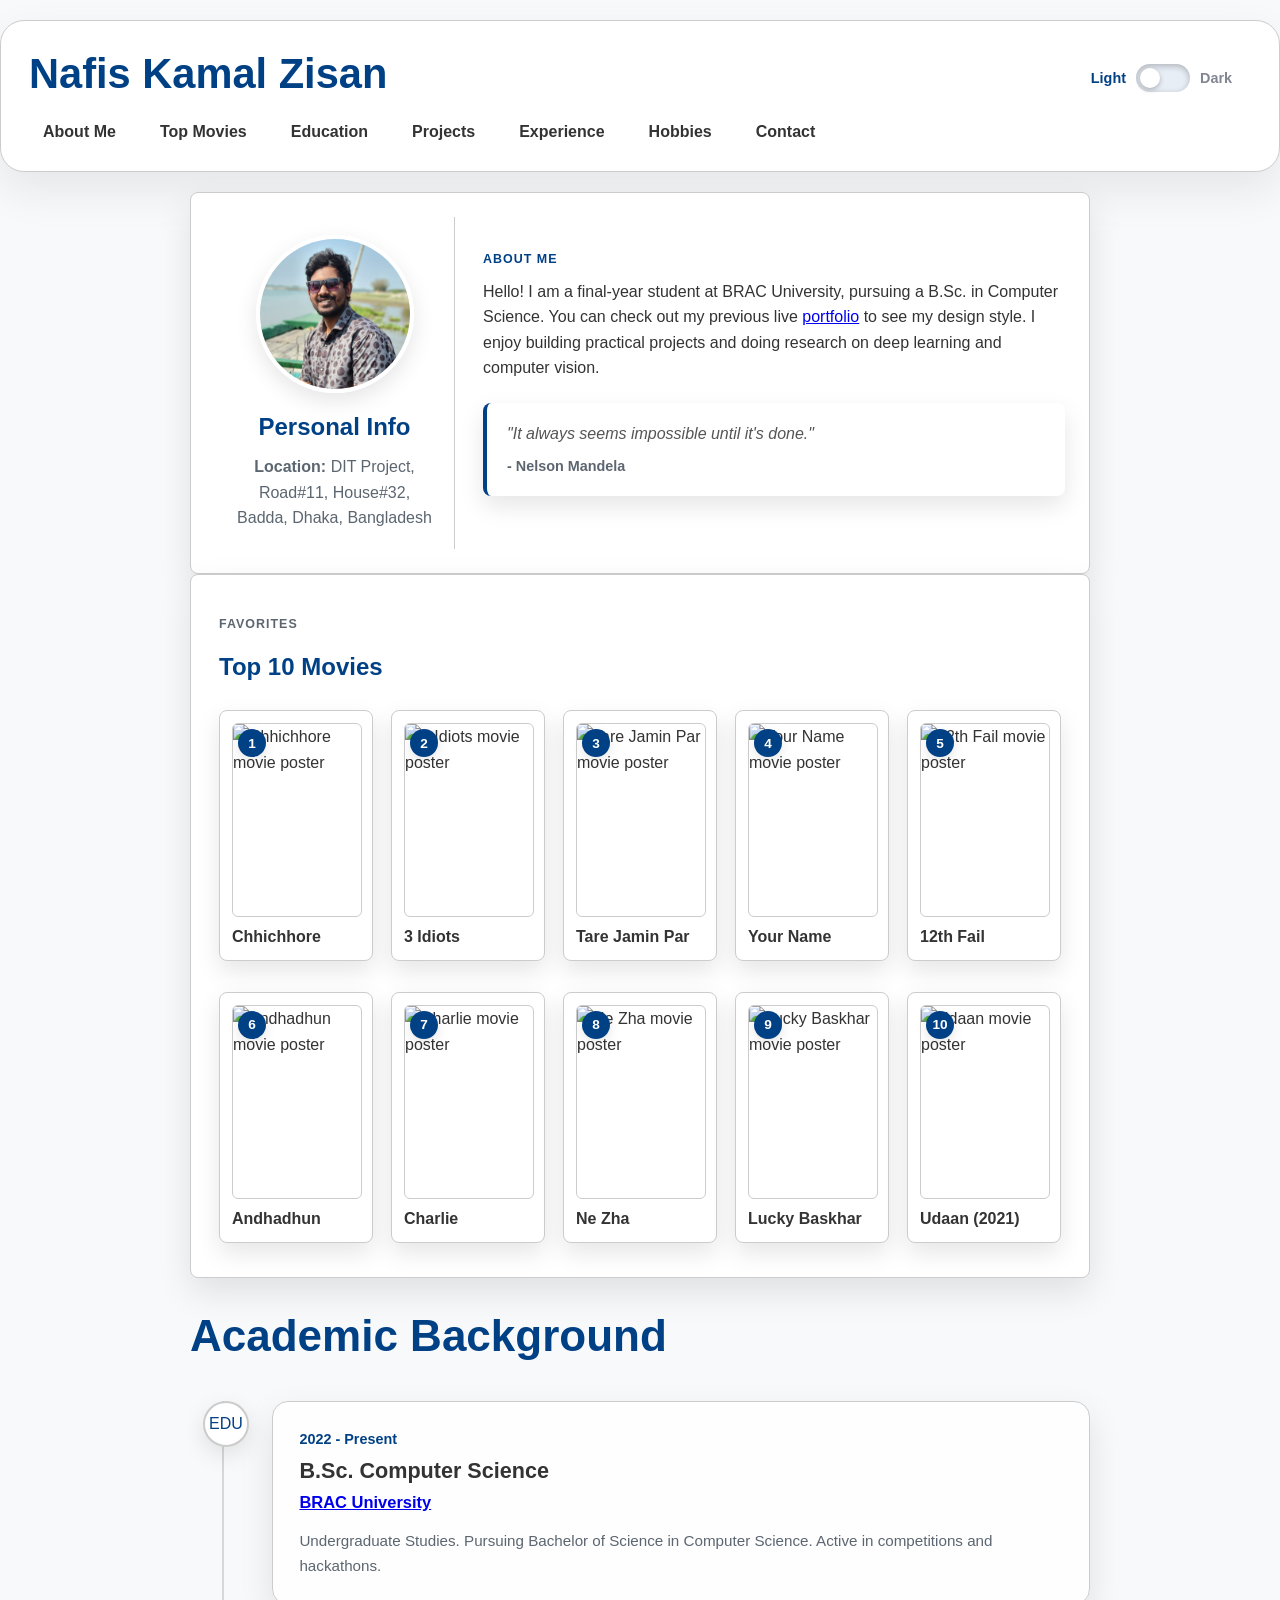
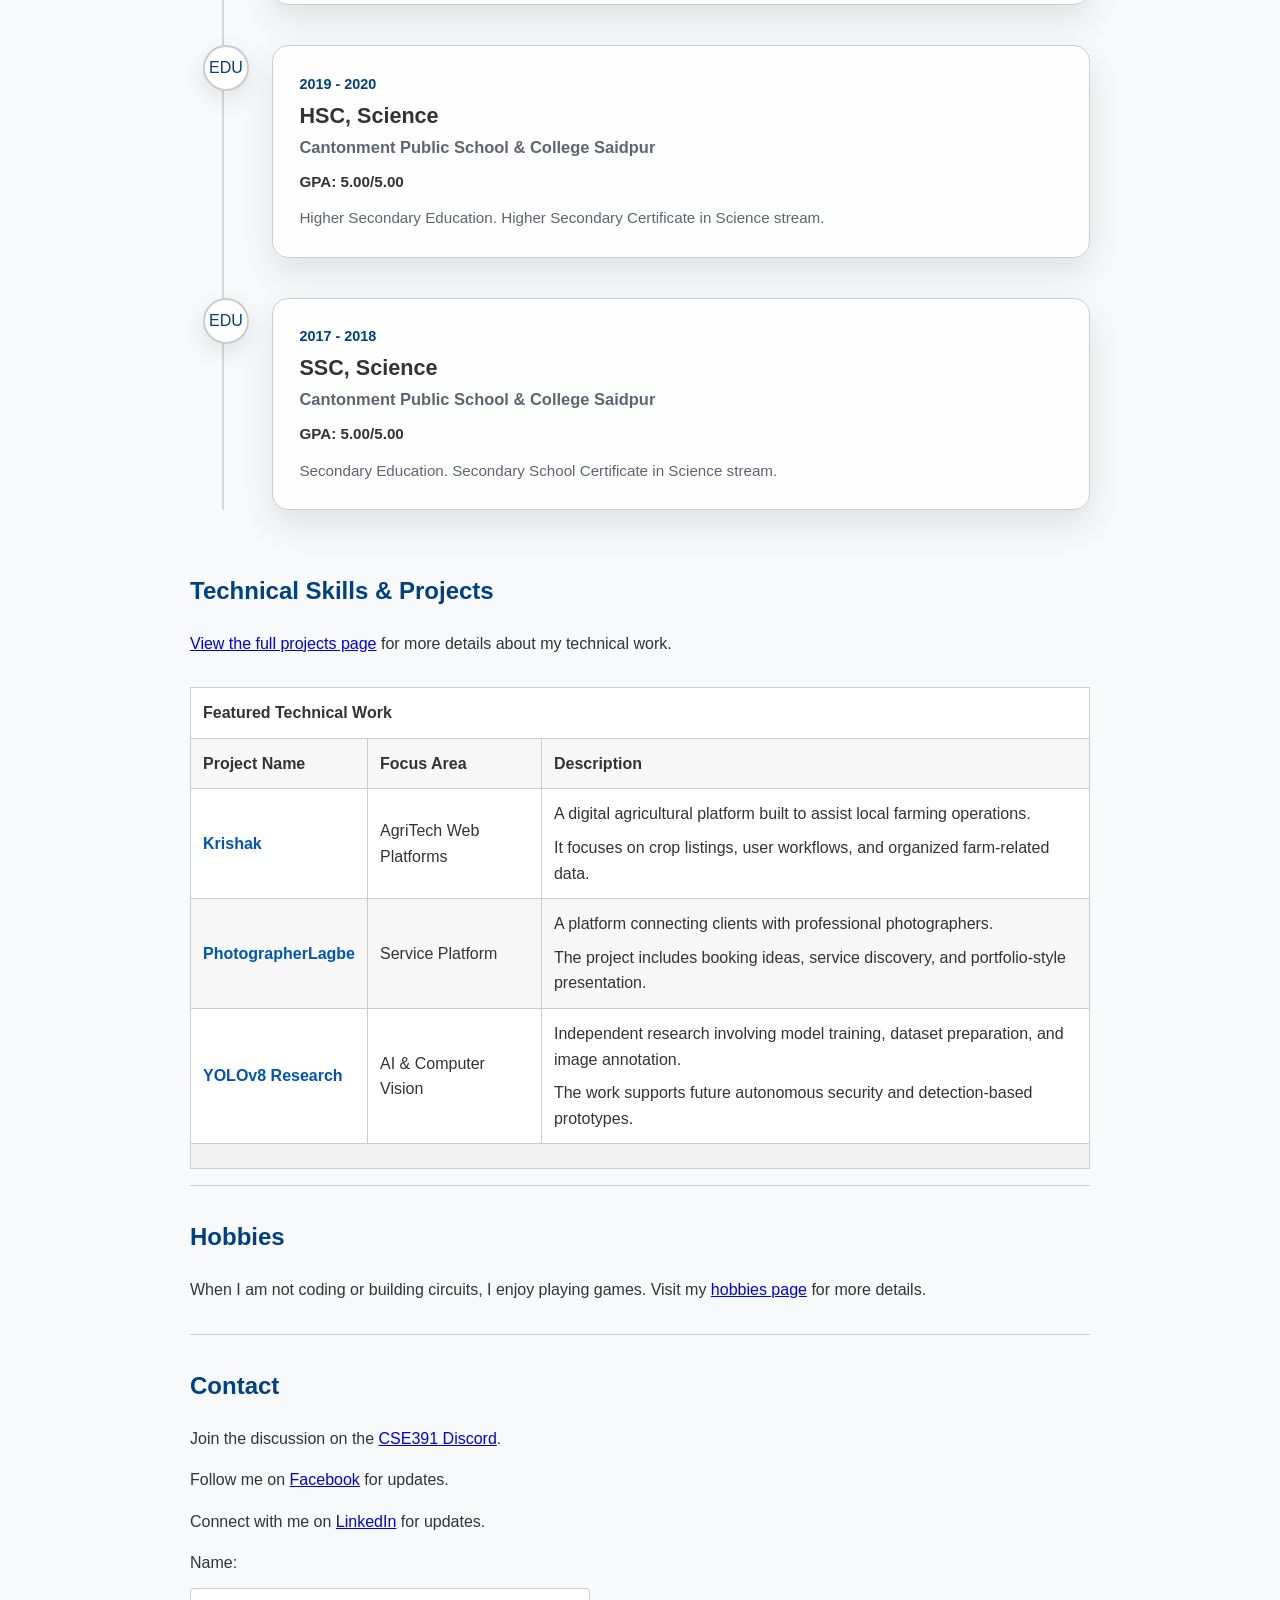
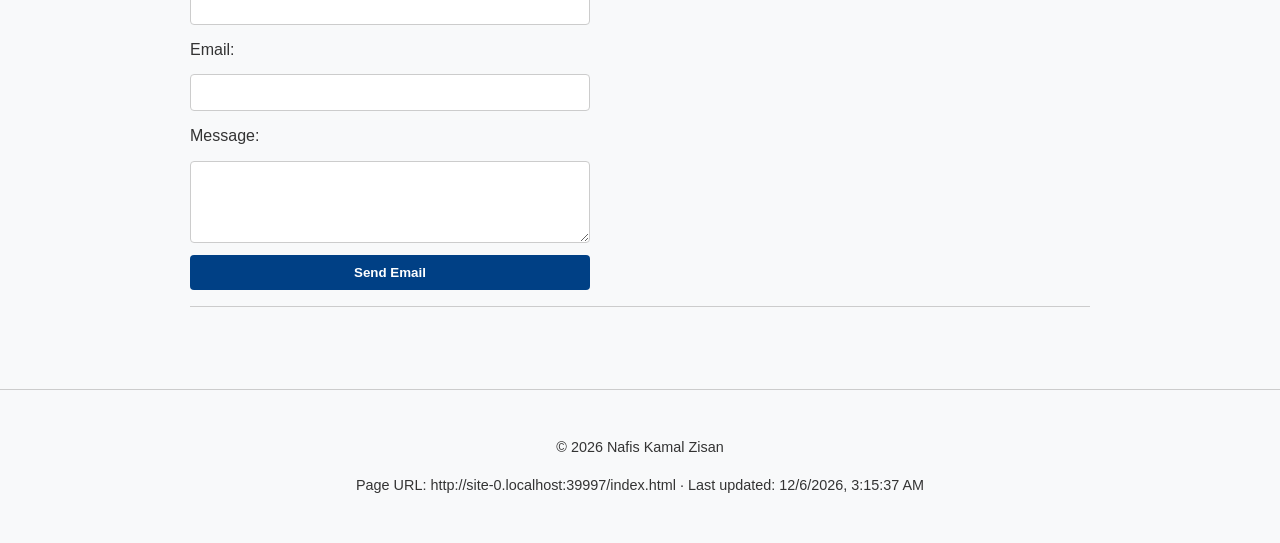
==== index.html @ 67c447f5 "Initial commit for GitHub deployment" ====
<!DOCTYPE html>
<html lang="en">
<head>
    <meta charset="UTF-8">
    <meta name="viewport" content="width=device-width, initial-scale=1.0">
    <title>Nafis Kamal Zisan | Portfolio</title>
    <link rel="stylesheet" href="style.css">
    
    <style>
        .highlight-text { 
            color: #0056b3; 
            font-weight: bold; 
        }
        .dark-mode .highlight-text {
            color: #4da6ff;
        }
    </style>
</head>
<body>
    <div class="site-header">
        <h1 class="site-title">Nafis Kamal Zisan</h1>
        <button id="theme-toggle" class="theme-toggle" type="button">
            <span class="theme-toggle__label theme-toggle__label--light">Light</span>
            <span class="theme-toggle__track">
                <span class="theme-toggle__thumb"></span>
            </span>
            <span class="theme-toggle__label theme-toggle__label--dark">Dark</span>
        </button>
        <div class="site-nav">
            <ul>
                <li><a href="#about-me">About Me</a></li>
                <li><a href="#top-movies">Top Movies</a></li>
                <li><a href="#education">Education</a></li>
                <li><a href="projects.html">Projects</a></li>
                <li><a href="experience.html">Experience</a></li>
                <li><a href="hobbies.html">Hobbies</a></li>
                <li><a href="#contact">Contact</a></li>
            </ul>
        </div>
    </div>

    <main class="site-main">
        <div class="section intro-section">
            <div id="personal-info" class="profile-panel">
                <img src="profile.JPG" alt="Nafis Kamal Zisan" class="profile-img">
                <h2>Personal Info</h2>
                <p><strong>Location:</strong> DIT Project, Road#11, House#32, Badda, Dhaka, Bangladesh</p>
            </div>

            <div id="about-me" class="about-panel">
                <h2 class="section-kicker">About Me</h2>
                <p>
                    Hello! I am a final-year student at BRAC University, pursuing a B.Sc. in Computer Science. You can check out my previous live 
                    <a href="https://portfolio-site-xi-red.vercel.app/">portfolio</a> to see my design style. 
                    I enjoy building practical projects and doing research on deep learning and computer vision.
                </p>
                <blockquote class="favorite-quote">
                <p>"It always seems impossible until it's done."</p>
                <cite>- Nelson Mandela</cite>
            </blockquote>
            </div>
        </div>

        <div id="top-movies" class="section favorites-section">
            <p class="section-kicker">Favorites</p>
            <h2>Top 10 Movies</h2>
            <ol class="favorites-list movie-list">
                <li class="movie-card">
                    <img src="https://upload.wikimedia.org/wikipedia/en/thumb/3/3d/Chhichhore_Poster.jpg/250px-Chhichhore_Poster.jpg" alt="Chhichhore movie poster">
                    <span>Chhichhore</span>
                </li>
                <li class="movie-card">
                    <img src="https://upload.wikimedia.org/wikipedia/en/thumb/d/df/3_idiots_poster.jpg/250px-3_idiots_poster.jpg" alt="3 Idiots movie poster">
                    <span>3 Idiots</span>
                </li>
                <li class="movie-card">
                    <img src="https://upload.wikimedia.org/wikipedia/en/thumb/b/b4/Taare_Zameen_Par_Like_Stars_on_Earth_poster.png/250px-Taare_Zameen_Par_Like_Stars_on_Earth_poster.png" alt="Tare Jamin Par movie poster">
                    <span>Tare Jamin Par</span>
                </li>
                <li class="movie-card">
                    <img src="https://upload.wikimedia.org/wikipedia/en/thumb/0/0b/Your_Name_poster.png/250px-Your_Name_poster.png" alt="Your Name movie poster">
                    <span>Your Name</span>
                </li>
                <li class="movie-card">
                    <img src="https://upload.wikimedia.org/wikipedia/hi/f/f2/12th_Fail_poster.jpeg" alt="12th Fail movie poster">
                    <span>12th Fail</span>
                </li>
                <li class="movie-card">
                    <img src="https://upload.wikimedia.org/wikipedia/en/thumb/4/47/Andhadhun_poster.jpg/250px-Andhadhun_poster.jpg" alt="Andhadhun movie poster">
                    <span>Andhadhun</span>
                </li>
                <li class="movie-card">
                    <img src="https://upload.wikimedia.org/wikipedia/en/thumb/4/4e/Charlie_2015-Malayalam_film_poster.jpg/250px-Charlie_2015-Malayalam_film_poster.jpg" alt="Charlie movie poster">
                    <span>Charlie</span>
                </li>
                <li class="movie-card">
                    <img src="https://upload.wikimedia.org/wikipedia/en/thumb/a/a2/Nezha_film_poster.jpg/250px-Nezha_film_poster.jpg" alt="Ne Zha movie poster">
                    <span>Ne Zha</span>
                </li>
                <li class="movie-card">
                    <img src="https://upload.wikimedia.org/wikipedia/en/thumb/6/6c/Lucky_Baskhar_film_poster.jpg/250px-Lucky_Baskhar_film_poster.jpg" alt="Lucky Baskhar movie poster">
                    <span>Lucky Baskhar</span>
                </li>
                <li class="movie-card">
                    <img src="https://upload.wikimedia.org/wikipedia/en/thumb/6/61/Soorarai_Pottru.JPG/250px-Soorarai_Pottru.JPG" alt="Udaan movie poster">
                    <span>Udaan (2021)</span>
                </li>
            </ol>
        </div>

        <div id="education" class="section education-section">
            <h2 class="education-title">Academic Background</h2>
            <div class="education-timeline">
                <div class="education-item">
                    <div class="education-icon">EDU</div>
                    <div class="education-card">
                        <span class="edu-period">2022 - Present</span>
                        <h3 class="edu-degree">B.Sc. Computer Science</h3>
                        <div class="edu-institution">
                            <a href="https://www.bracu.ac.bd/">BRAC University</a>
                        </div>
                        <p class="edu-desc">Undergraduate Studies. Pursuing Bachelor of Science in Computer Science. Active in competitions and hackathons.</p>
                    </div>
                </div>

                <div class="education-item">
                    <div class="education-icon">EDU</div>
                    <div class="education-card">
                        <span class="edu-period">2019 - 2020</span>
                        <h3 class="edu-degree">HSC, Science</h3>
                        <div class="edu-institution">Cantonment Public School &amp; College Saidpur</div>
                        <div class="edu-result">GPA: 5.00/5.00</div>
                        <p class="edu-desc">Higher Secondary Education. Higher Secondary Certificate in Science stream.</p>
                    </div>
                </div>

                <div class="education-item">
                    <div class="education-icon">EDU</div>
                    <div class="education-card">
                        <span class="edu-period">2017 - 2018</span>
                        <h3 class="edu-degree">SSC, Science</h3>
                        <div class="edu-institution">Cantonment Public School &amp; College Saidpur</div>
                        <div class="edu-result">GPA: 5.00/5.00</div>
                        <p class="edu-desc">Secondary Education. Secondary School Certificate in Science stream.</p>
                    </div>
                </div>
            </div>
        </div>

        <section id="projects">
            <h2>Technical Skills & Projects</h2>
            <p><a href="projects.html">View the full projects page</a> for more details about my technical work.</p>
            <div class="table-responsive">
                <table>
                    <thead>
                        <tr>
                            <th colspan="3">Featured Technical Work</th>
                        </tr>
                        <tr>
                            <th>Project Name</th>
                            <th>Focus Area</th>
                            <th>Description</th>
                        </tr>
                    </thead>
                    <tbody>
                        <tr>
                            <td class="highlight-text">Krishak</td>
                            <td rowspan="1">AgriTech Web Platforms</td>
                            <td>
                                <p>A digital agricultural platform built to assist local farming operations.</p>
                                <p>It focuses on crop listings, user workflows, and organized farm-related data.</p>
                            </td>
                        </tr>
                        <tr>
                            <td class="highlight-text">PhotographerLagbe</td>
                            <td rowspan="1">Service Platform</td>
                            <td>
                                <p>A platform connecting clients with professional photographers.</p>
                                <p>The project includes booking ideas, service discovery, and portfolio-style presentation.</p>
                            </td>
                        </tr>
                        <tr>
                            <td class="highlight-text">YOLOv8 Research</td>
                            <td>AI & Computer Vision</td>
                            <td>
                                <p>Independent research involving model training, dataset preparation, and image annotation.</p>
                                <p>The work supports future autonomous security and detection-based prototypes.</p>
                            </td>
                        </tr>
                        <tr>
                            <td colspan="3" class="merged-row">
                            </td>
                        </tr>
                    </tbody>
                </table>
            </div>
        </section>

        <section id="hobbies">
            <h2>Hobbies</h2>
            <p>When I am not coding or building circuits, I enjoy playing games. Visit my <a href="hobbies.html">hobbies page</a> for more details.</p>
            
        </section>

        <section id="contact">
            <h2>Contact</h2>
            <p>Join the discussion on the <a href="https://discord.gg/" target="_blank">CSE391 Discord</a>.</p>
            <p>Follow me on <a href="https://www.facebook.com/nafis.kamal.zisan.2025" target="_blank">Facebook</a> for updates.</p>
            <p>Connect with me on <a href="https://www.linkedin.com/in/nafis-kamal-zisan-048558300/" target="_blank">LinkedIn</a> for updates.</p>
            <form action="https://formspree.io/f/xeebkopj" method="POST">
                <label for="name">Name:</label>
                <input type="text" id="name" name="name" required>
                
                <label for="email">Email:</label>
                <input type="email" id="email" name="email" required>
                
                <label for="msg">Message:</label>
                <textarea id="msg" name="msg" rows="4" required></textarea>
                
                <button type="submit" class="btn">Send Email</button>
            </form>
            </section>
    </main>

    <footer>
        <p>&copy; 2026 Nafis Kamal Zisan</p>
        <p id="page-info"></p>
    </footer>

    <script>
        const themeToggle = document.getElementById('theme-toggle');
        const savedTheme = localStorage.getItem('theme');
        const prefersDark = window.matchMedia('(prefers-color-scheme: dark)').matches;
        const pageInfo = document.getElementById('page-info');

        function setTheme(theme) {
            const isDark = theme === 'dark';

            document.body.classList.toggle('dark-mode', isDark);
            document.body.classList.toggle('light-mode', !isDark);
            themeToggle.setAttribute('aria-pressed', String(isDark));
            themeToggle.setAttribute('aria-label', isDark ? 'Switch to light mode' : 'Switch to dark mode');
            localStorage.setItem('theme', theme);
        }

        function updatePageInfo() {
            const pageUrl = window.location.href;
            const modifiedDate = document.lastModified ? new Date(document.lastModified) : null;
            const formattedDate = modifiedDate ? modifiedDate.toLocaleString() : 'Unknown';

            pageInfo.textContent = `Page URL: ${pageUrl} · Last updated: ${formattedDate}`;
        }

        setTheme(savedTheme || (prefersDark ? 'dark' : 'light'));
        updatePageInfo();

        themeToggle.addEventListener('click', () => {
            const nextTheme = document.body.classList.contains('dark-mode') ? 'light' : 'dark';
            setTheme(nextTheme);
        });
    </script>
</body>
</html>
---- style.css ----
/* Variables for Light and Dark Mode */
:root {
    --bg-color: #f8f9fa;
    --text-color: #333333;
    --primary-color: #004085;
    --table-bg: #ffffff;
    --table-border: #cccccc;
    --surface-color: #ffffff;
    --surface-shadow: rgba(0, 0, 0, 0.1);
    --muted-text: #5c6670;
    --toggle-bg: #e8eef6;
    --toggle-thumb: #ffffff;
    --toggle-text: #1f2937;
    --toggle-label-muted: #6b7280;
    --toggle-active: #004085;
}

body.dark-mode {
    --bg-color: #121212;
    --text-color: #e0e0e0;
    --primary-color: #0056b3;
    --table-bg: #1e1e1e;
    --table-border: #444444;
    --surface-color: #1a1f27;
    --surface-shadow: rgba(0, 0, 0, 0.35);
    --muted-text: #b4beca;
    --toggle-bg: #17243a;
    --toggle-thumb: #e0e7ff;
    --toggle-text: #ffffff;
    --toggle-active: #8ec5ff;
}

/* Base Styles */
body {
    font-family: Arial, sans-serif;
    background-color: var(--bg-color);
    color: var(--text-color);
    line-height: 1.6;
    margin: 0;
    padding: 0;
    transition: background-color 0.3s ease, color 0.3s ease;
}

h2,
.section-kicker,
.profile-panel h2,
.about-panel h2,
.favorites-section h2,
.education-title {
    color: var(--primary-color);
}

.site-header {
    display: flex;
    flex-wrap: wrap;
    align-items: center;
    justify-content: space-between;
    gap: 18px;
    padding: 26px 28px;
    margin: 20px 0;
    background-color: var(--surface-color);
    border: 1px solid var(--table-border);
    border-radius: 24px;
    box-shadow: 0 18px 45px rgba(0, 0, 0, 0.08);
}

.site-title {
    margin: 0;
    font-size: clamp(2rem, 4vw, 2.6rem);
    line-height: 1.05;
    color: var(--primary-color);
}

.site-nav {
    flex: 1 1 100%;
}

.site-nav ul {
    display: flex;
    flex-wrap: wrap;
    gap: 10px 16px;
    justify-content: flex-start;
    margin: 0;
    padding: 0;
    list-style: none;
}

.site-nav li {
    margin: 0;
}

.site-nav a {
    color: var(--text-color);
    text-decoration: none;
    font-weight: 600;
    padding: 10px 14px;
    border-radius: 999px;
    transition: background-color 0.2s ease, color 0.2s ease, transform 0.2s ease;
}

.site-nav a:hover,
.site-nav a:focus-visible {
    background-color: color-mix(in srgb, var(--primary-color) 12%, var(--surface-color));
    color: var(--primary-color);
    transform: translateY(-1px);
}

.theme-toggle {
    display: inline-flex;
    align-items: center;
    gap: 10px;
    margin-top: 8px;
    padding: 8px 12px;
    border: 1px solid rgba(255, 255, 255, 0.35);
    border-radius: 999px;
    background-color: rgba(255, 255, 255, 0.12);
    color: var(--toggle-text);
    cursor: pointer;
    font-weight: bold;
    transition: background-color 0.2s ease, border-color 0.2s ease, transform 0.2s ease;
}

.theme-toggle:hover {
    background-color: rgba(255, 255, 255, 0.2);
    transform: translateY(-1px);
}

.theme-toggle:focus-visible {
    outline: 3px solid rgba(255, 255, 255, 0.8);
    outline-offset: 3px;
}

.theme-toggle__label {
    min-width: 38px;
    font-size: 0.9rem;
    opacity: 0.8;
    color: var(--toggle-label-muted);
    transition: opacity 0.2s ease, color 0.2s ease;
}

.theme-toggle__label--light {
    text-align: right;
}

.theme-toggle__label--dark {
    text-align: left;
}

.light-mode .theme-toggle__label--light,
.dark-mode .theme-toggle__label--dark {
    color: var(--toggle-active);
    opacity: 1;
}

.light-mode .theme-toggle__label--dark,
.dark-mode .theme-toggle__label--light {
    color: var(--toggle-label-muted);
    opacity: 0.85;
}

.theme-toggle__track {
    position: relative;
    width: 54px;
    height: 28px;
    border-radius: 999px;
    background-color: var(--toggle-bg);
    box-shadow: inset 0 2px 6px rgba(0, 0, 0, 0.25);
}

.theme-toggle__thumb {
    position: absolute;
    top: 4px;
    left: 4px;
    width: 20px;
    height: 20px;
    border-radius: 50%;
    background-color: var(--toggle-thumb);
    box-shadow: 0 2px 5px rgba(0, 0, 0, 0.25);
    transition: transform 0.25s ease, background-color 0.25s ease;
}

.dark-mode .theme-toggle__thumb {
    transform: translateX(26px);
}

/* CSS Animation */
@keyframes fadeSlideUp {
    from { 
        opacity: 0; 
        transform: translateY(20px); 
    }
    to { 
        opacity: 1; 
        transform: translateY(0); 
    }
}

main {
    max-width: 900px;
    margin: 20px auto 30px;
    padding: 0 24px 20px;
    animation: fadeSlideUp 0.8s ease-out;
}

section {
    margin-bottom: 2rem;
    padding-bottom: 1rem;
    border-bottom: 1px solid var(--table-border);
}

.education-section {
    padding: 34px 0 42px;
}

.education-title {
    font-size: clamp(2rem, 5vw, 2.75rem);
    line-height: 1.1;
    margin: 0 0 2.5rem;
    color: var(--primary-color);
}

.education-timeline {
    position: relative;
    margin-left: 2rem;
    padding-left: 3rem;
    border-left: 2px solid var(--table-border);
    border-left: 2px solid color-mix(in srgb, var(--table-border) 75%, transparent);
}

.education-item {
    position: relative;
    margin-bottom: 2.5rem;
}

.education-item:last-child {
    margin-bottom: 0;
}

.education-icon {
    position: absolute;
    left: calc(-3rem - 21px);
    top: 0;
    width: 42px;
    height: 42px;
    border: 2px solid var(--table-border);
    border-radius: 50%;
    background-color: var(--surface-color);
    color: var(--primary-color);
    display: flex;
    align-items: center;
    justify-content: center;
    box-shadow: 0 8px 22px var(--surface-shadow);
    z-index: 1;
}

.education-card {
    position: relative;
    padding: 1.65rem;
    border: 1px solid var(--table-border);
    border-radius: 16px;
    background-color: var(--surface-color);
    background-color: color-mix(in srgb, var(--surface-color) 88%, transparent);
    box-shadow: 0 14px 35px var(--surface-shadow);
    transition: transform 0.25s ease, border-color 0.25s ease, background-color 0.25s ease;
}

.education-card:hover {
    transform: translateX(10px);
    border-color: var(--primary-color);
    border-color: color-mix(in srgb, var(--primary-color) 45%, var(--table-border));
}

.edu-period {
    display: block;
    margin-bottom: 0.45rem;
    color: var(--primary-color);
    font-size: 0.9rem;
    font-weight: bold;
}

.edu-degree {
    margin: 0 0 0.25rem;
    color: var(--text-color);
    font-size: 1.35rem;
    line-height: 1.25;
}

.edu-institution {
    margin-bottom: 0.85rem;
    color: var(--muted-text);
    font-size: 1.03rem;
    font-weight: bold;
}

.edu-result {
    margin: -0.25rem 0 0.75rem;
    color: var(--text-color);
    font-size: 0.95rem;
    font-weight: bold;
}

.edu-desc {
    margin: 0;
    color: var(--muted-text);
    font-size: 0.95rem;
}

.page-hero {
    padding: 28px;
    border: 1px solid var(--table-border);
    border-radius: 8px;
    background-color: var(--surface-color);
    box-shadow: 0 14px 35px var(--surface-shadow);
}

.page-hero h2 {
    margin: 0 0 10px;
    color: var(--primary-color);
    font-size: clamp(1.8rem, 4vw, 2.5rem);
    line-height: 1.15;
}

.page-hero p:last-child {
    margin-bottom: 0;
    color: var(--muted-text);
}

.detail-grid {
    display: grid;
    grid-template-columns: repeat(auto-fit, minmax(220px, 1fr));
    gap: 18px;
}

.detail-card {
    padding: 22px;
    border: 1px solid var(--table-border);
    border-radius: 8px;
    background-color: var(--surface-color);
    box-shadow: 0 12px 28px var(--surface-shadow);
    transition: transform 0.2s ease, border-color 0.2s ease;
}

.detail-card:hover {
    transform: translateY(-5px);
    border-color: var(--primary-color);
}

.detail-card h3 {
    margin: 0 0 10px;
    color: var(--primary-color);
}

.detail-card p {
    margin: 0;
    color: var(--muted-text);
}

.detail-meta {
    display: block;
    margin-bottom: 8px;
    color: var(--muted-text);
    font-size: 0.78rem;
    font-weight: bold;
    letter-spacing: 0.08em;
    text-transform: uppercase;
}

.intro-section {
    display: grid;
    grid-template-columns: minmax(190px, 240px) 1fr;
    gap: 28px;
    align-items: center;
    padding: 24px;
    border: 1px solid var(--table-border);
    border-radius: 8px;
    background-color: var(--surface-color);
    box-shadow: 0 14px 35px var(--surface-shadow);
}

.profile-panel {
    text-align: center;
    padding: 18px;
    border-right: 1px solid var(--table-border);
}

.profile-panel h2 {
    margin: 12px 0 8px;
}

.profile-panel p {
    margin: 0;
    color: var(--muted-text);
}

.about-panel h2 {
    margin: 4px 0 12px;
    color: var(--primary-color);
    line-height: 1.2;
}

.about-panel p {
    margin: 0;
}

.section-kicker {
    color: var(--muted-text);
    font-size: 0.78rem;
    font-weight: bold;
    letter-spacing: 0.08em;
    text-transform: uppercase;
}

/* Navigation */
nav ul {
    list-style: none;
    padding: 0;
    margin-top: 15px;
}

nav ul li {
    display: inline;
    margin: 0 12px;
}

nav ul li a {
    color: white;
    text-decoration: none;
    font-weight: bold;
    transition: opacity 0.2s;
}

nav ul li a:hover {
    opacity: 0.8;
    text-decoration: underline;
}

/* Images */
.profile-img {
    width: 150px;
    height: 150px;
    border-radius: 50%;
    object-fit: cover;
    display: block;
    margin: 0 auto 15px;
    border: 4px solid var(--table-bg);
    box-shadow: 0 8px 22px var(--surface-shadow);
}

/* Typography elements */
blockquote {
    font-style: italic;
    border-left: 4px solid var(--primary-color);
    padding-left: 15px;
    color: #555;
}

.dark-mode blockquote {
    color: #bbb;
}

.favorite-quote {
    margin: 22px 0;
    padding: 18px 20px;
    border-left: 4px solid var(--primary-color);
    border-radius: 8px;
    background-color: var(--surface-color);
    box-shadow: 0 10px 24px var(--surface-shadow);
}

.favorite-quote p {
    margin: 0 0 8px;
}

.favorite-quote cite {
    display: block;
    color: var(--muted-text);
    font-size: 0.9rem;
    font-style: normal;
    font-weight: bold;
}

.favorites-list {
    padding-left: 1.4rem;
}

.favorites-list li {
    margin: 0.4rem 0;
}

.favorites-section {
    padding: 28px;
    border: 1px solid var(--table-border);
    border-radius: 8px;
    background-color: var(--surface-color);
    box-shadow: 0 14px 35px var(--surface-shadow);
}

.favorites-section h2 {
    margin: 0 0 18px;
    color: var(--primary-color);
}

.movie-list {
    display: grid;
    grid-template-columns: repeat(auto-fit, minmax(140px, 1fr));
    gap: 18px;
    margin: 0;
    padding-left: 0;
    list-style: none;
    counter-reset: movie-rank;
}

.movie-list li {
    position: relative;
    counter-increment: movie-rank;
    padding: 12px;
    border: 1px solid var(--table-border);
    border-radius: 8px;
    background-color: var(--table-bg);
    box-shadow: 0 10px 24px var(--surface-shadow);
    transition: transform 0.2s ease, border-color 0.2s ease;
}

.movie-list li:hover {
    transform: translateY(-5px);
    border-color: var(--primary-color);
}

.movie-list li::before {
    content: counter(movie-rank);
    position: absolute;
    top: 18px;
    left: 18px;
    width: 28px;
    height: 28px;
    border-radius: 50%;
    background-color: var(--primary-color);
    color: #ffffff;
    display: grid;
    place-items: center;
    font-size: 0.85rem;
    font-weight: bold;
    box-shadow: 0 4px 12px var(--surface-shadow);
    z-index: 1;
}

.movie-card img {
    display: block;
    width: 100%;
    aspect-ratio: 2 / 3;
    object-fit: cover;
    margin-bottom: 10px;
    border-radius: 6px;
    border: 1px solid var(--table-border);
}

.movie-card span {
    display: block;
    color: var(--text-color);
    font-weight: bold;
    line-height: 1.3;
}


/* Responsive Table */
.table-responsive {
    overflow-x: auto;
}

table {
    width: 100%;
    border-collapse: collapse;
    margin-top: 15px;
    background-color: var(--table-bg);
}

table, th, td {
    border: 1px solid var(--table-border);
}

th, td {
    padding: 12px;
    text-align: left;
}

td p {
    margin: 0 0 8px;
}

td p:last-child {
    margin-bottom: 0;
}

/* Table Hover and Striping */
tr:nth-child(even) {
    background-color: rgba(0, 0, 0, 0.03);
}

.dark-mode tr:nth-child(even) {
    background-color: rgba(255, 255, 255, 0.03);
}

tr:hover {
    background-color: rgba(0, 64, 133, 0.1);
}

.merged-row {
    text-align: center;
    background-color: rgba(0, 0, 0, 0.02);
}

/* Forms and Buttons */
form {
    display: flex;
    flex-direction: column;
    gap: 12px;
    max-width: 400px;
}

input, textarea {
    padding: 10px;
    border: 1px solid var(--table-border);
    border-radius: 4px;
    background-color: var(--table-bg);
    color: var(--text-color);
}

.btn {
    background-color: var(--primary-color);
    color: white;
    border: none;
    padding: 10px 20px;
    cursor: pointer;
    border-radius: 4px;
    font-weight: bold;
    transition: transform 0.2s ease, background-color 0.2s;
}

.btn:hover {
    transform: scale(1.03);
}

/* Footer */
footer {
    text-align: center;
    padding: 2rem;
    font-size: 0.9em;
    border-top: 1px solid var(--table-border);
}

@media (max-width: 768px) {
    .site-header {
        justify-content: center;
        text-align: center;
    }

    .site-nav ul {
        justify-content: center;
    }
}

@media (max-width: 520px) {
    .intro-section {
        grid-template-columns: 1fr;
        gap: 18px;
        padding: 20px;
    }

    .profile-panel {
        border-right: 0;
        border-bottom: 1px solid var(--table-border);
        padding: 0 0 18px;
    }

    .about-panel h2 {
        font-size: 1.35rem;
    }

    .theme-toggle {
        gap: 8px;
        padding: 7px 10px;
    }

    .theme-toggle__label {
        min-width: 32px;
        font-size: 0.82rem;
    }

    .education-title {
        margin-bottom: 2rem;
    }

    .education-timeline {
        margin-left: 0.9rem;
        padding-left: 2rem;
    }

    .education-icon {
        left: calc(-2rem - 18px);
        width: 36px;
        height: 36px;
    }

    .education-card {
        padding: 1.25rem;
        border-radius: 12px;
    }

    .education-card:hover {
        transform: translateX(4px);
    }

    .edu-degree {
        font-size: 1.15rem;
    }
}
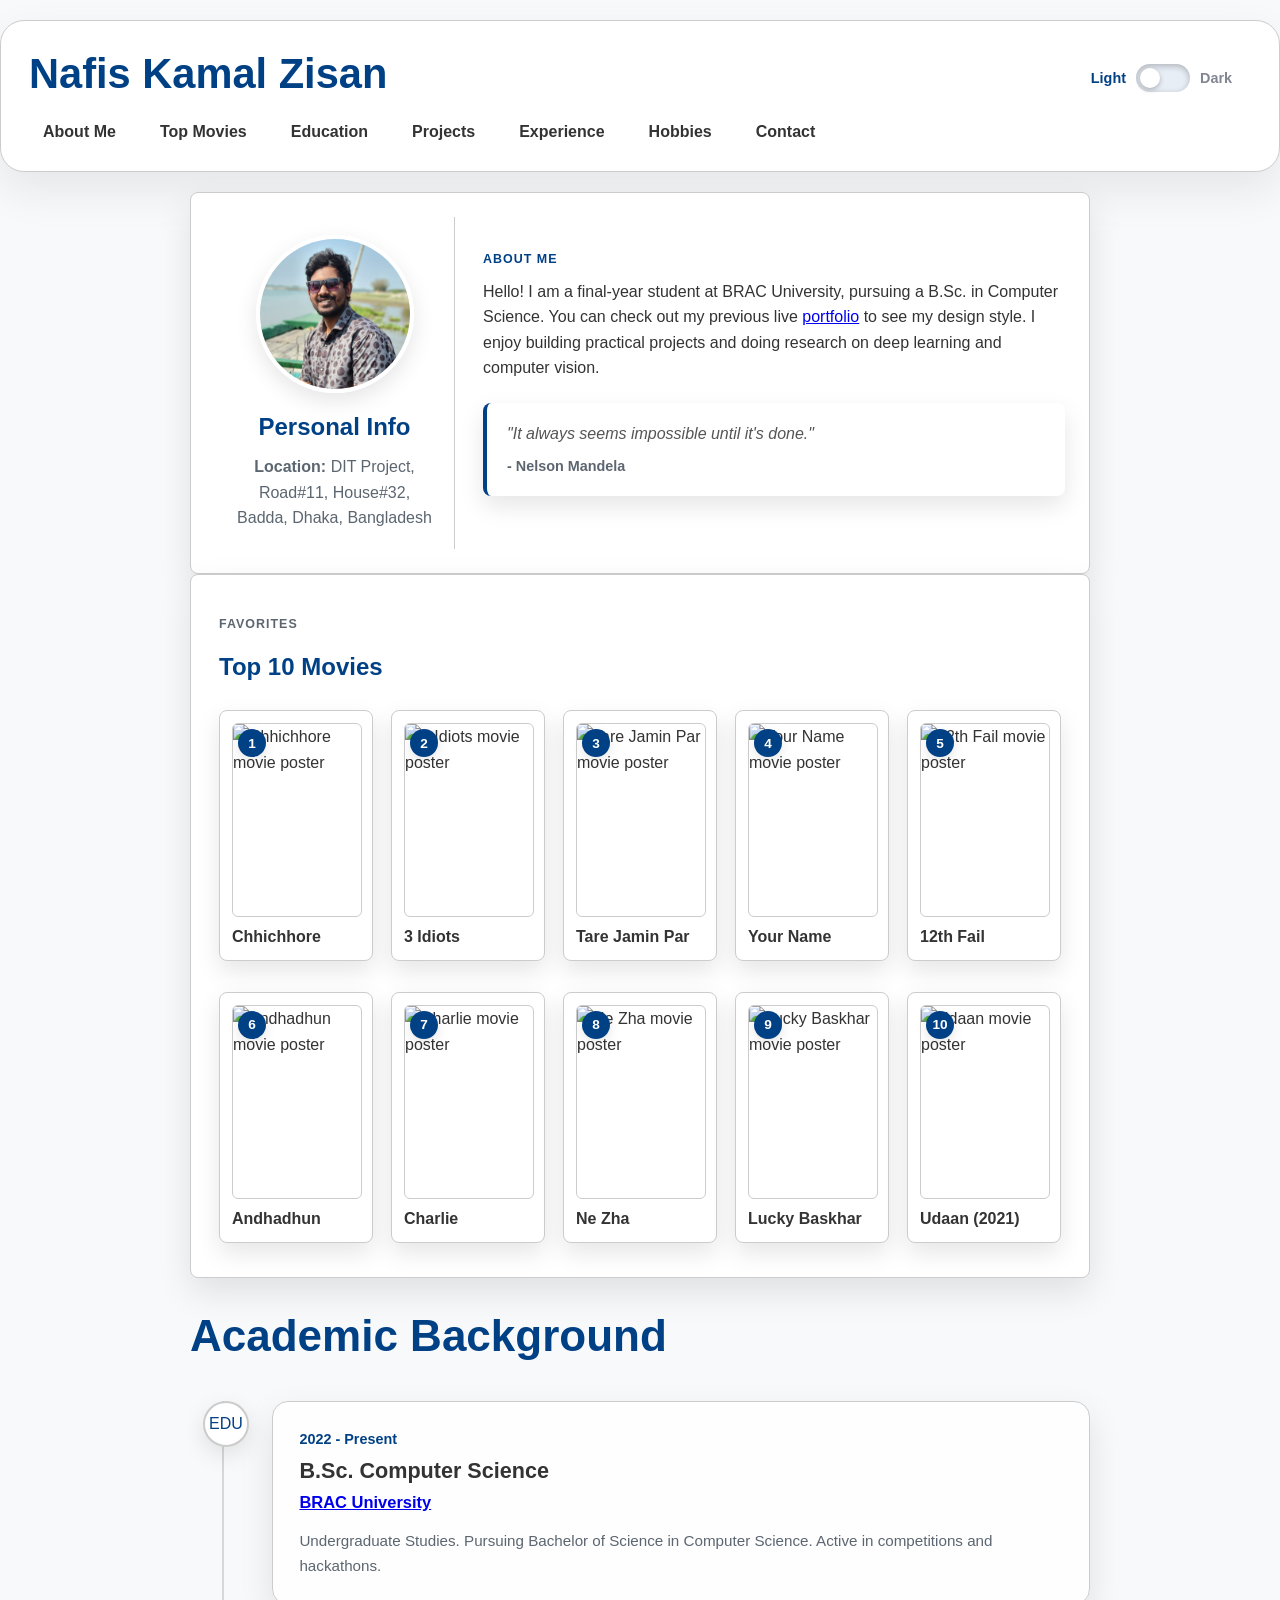
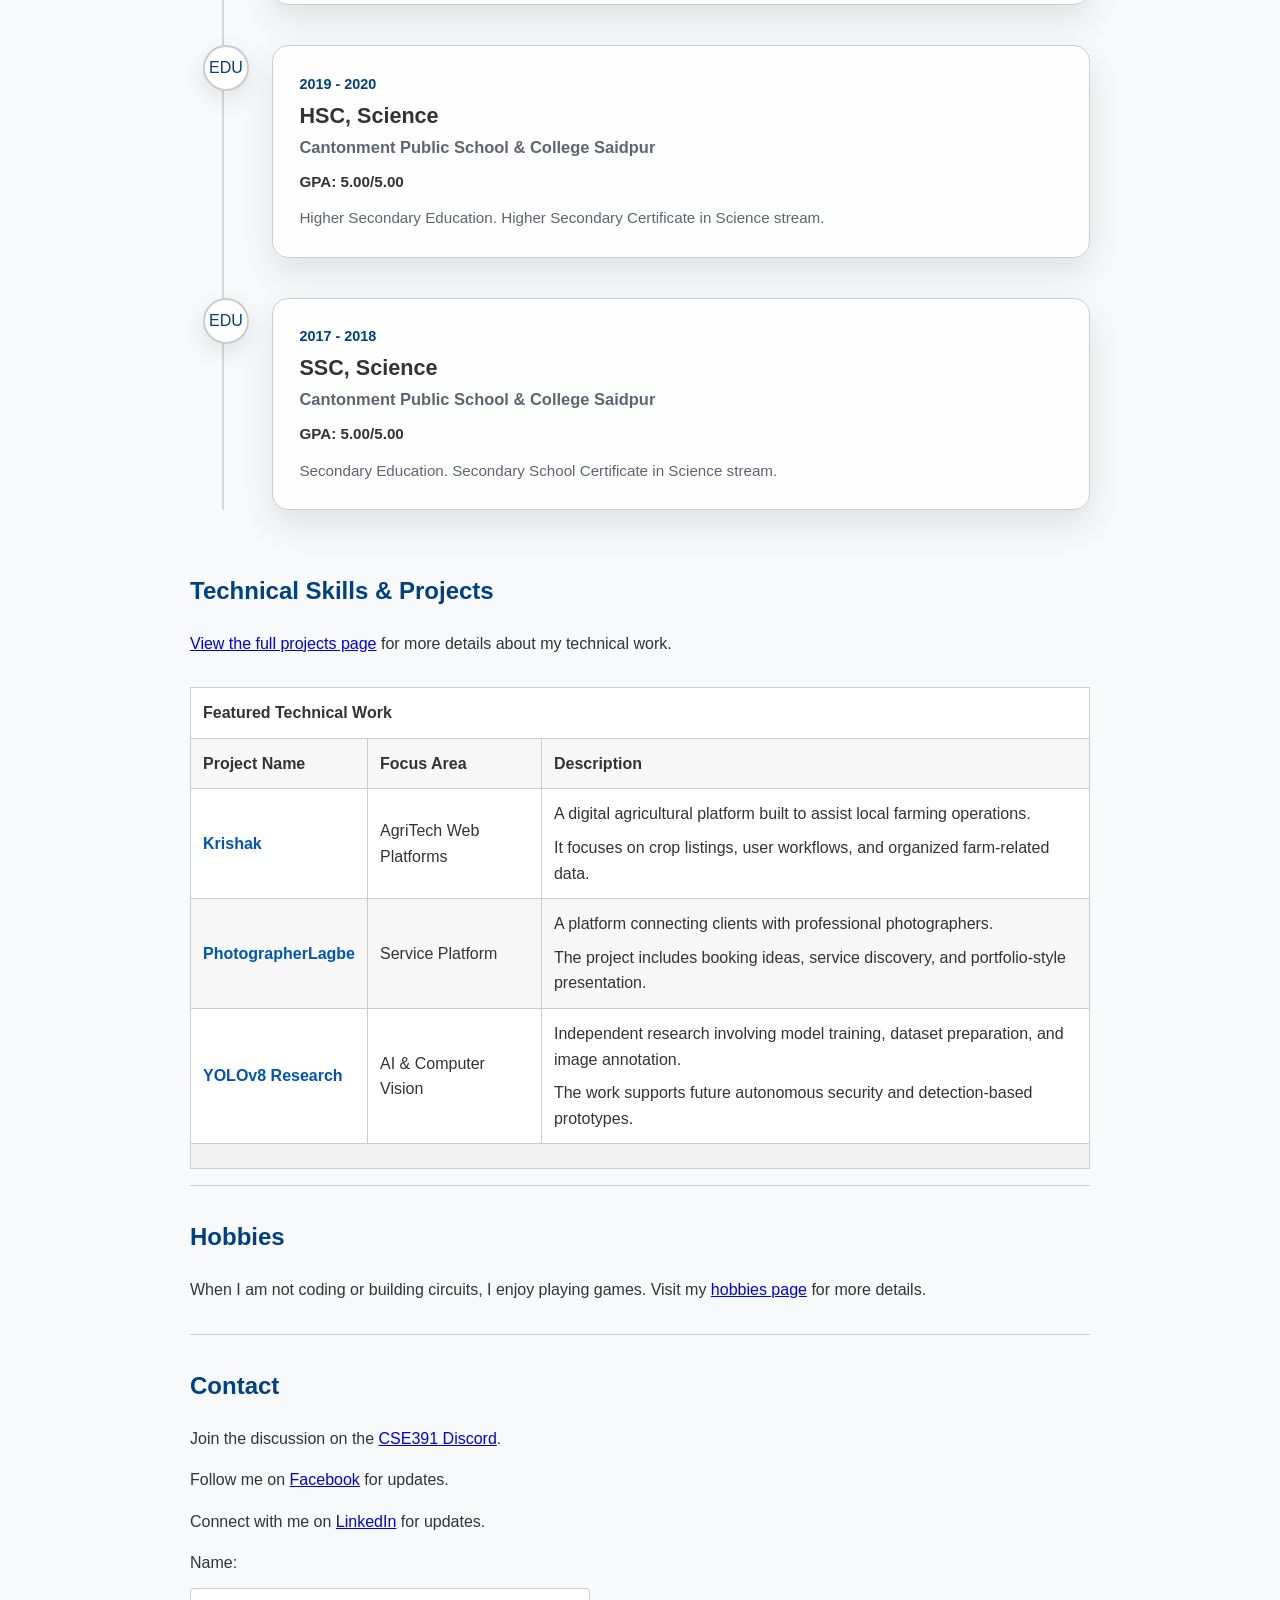
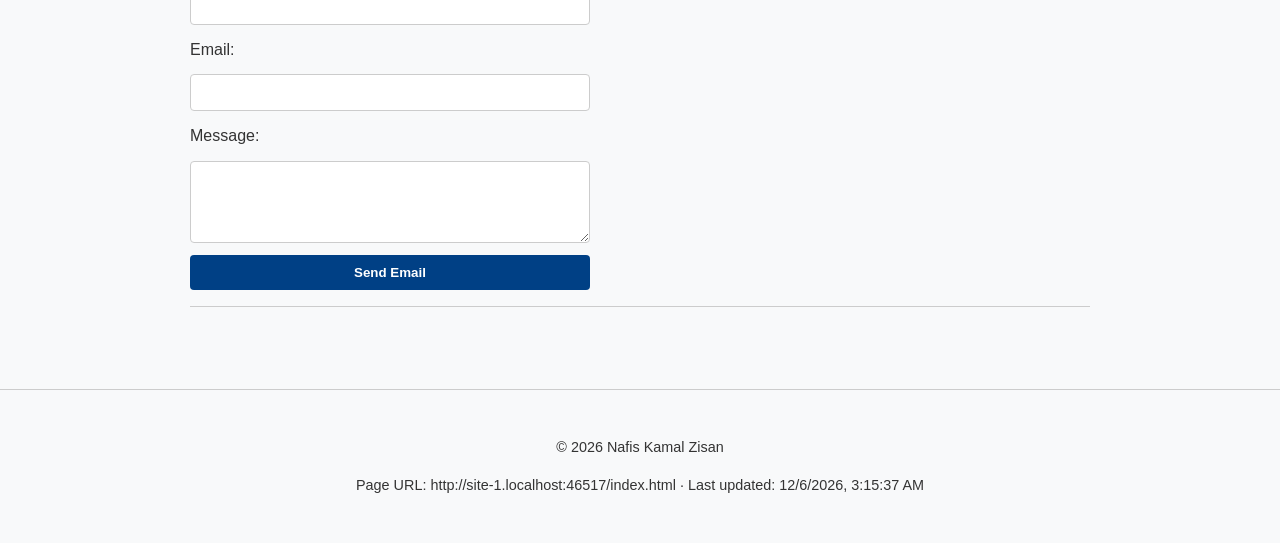
==== commit 30561668: "Add site-wide dark mode toggle sync and header styling fixes" ====
--- a/index.html
+++ b/index.html
@@ -5,7 +5,7 @@
     <meta name="viewport" content="width=device-width, initial-scale=1.0">
     <title>Nafis Kamal Zisan | Portfolio</title>
     <link rel="stylesheet" href="style.css">
-    
+    <script src="theme.js" defer></script>
     <style>
         .highlight-text { 
             color: #0056b3; 
@@ -226,38 +226,5 @@
         <p>&copy; 2026 Nafis Kamal Zisan</p>
         <p id="page-info"></p>
     </footer>
-
-    <script>
-        const themeToggle = document.getElementById('theme-toggle');
-        const savedTheme = localStorage.getItem('theme');
-        const prefersDark = window.matchMedia('(prefers-color-scheme: dark)').matches;
-        const pageInfo = document.getElementById('page-info');
-
-        function setTheme(theme) {
-            const isDark = theme === 'dark';
-
-            document.body.classList.toggle('dark-mode', isDark);
-            document.body.classList.toggle('light-mode', !isDark);
-            themeToggle.setAttribute('aria-pressed', String(isDark));
-            themeToggle.setAttribute('aria-label', isDark ? 'Switch to light mode' : 'Switch to dark mode');
-            localStorage.setItem('theme', theme);
-        }
-
-        function updatePageInfo() {
-            const pageUrl = window.location.href;
-            const modifiedDate = document.lastModified ? new Date(document.lastModified) : null;
-            const formattedDate = modifiedDate ? modifiedDate.toLocaleString() : 'Unknown';
-
-            pageInfo.textContent = `Page URL: ${pageUrl} · Last updated: ${formattedDate}`;
-        }
-
-        setTheme(savedTheme || (prefersDark ? 'dark' : 'light'));
-        updatePageInfo();
-
-        themeToggle.addEventListener('click', () => {
-            const nextTheme = document.body.classList.contains('dark-mode') ? 'light' : 'dark';
-            setTheme(nextTheme);
-        });
-    </script>
 </body>
 </html>
--- a/style.css
+++ b/style.css
@@ -64,6 +64,31 @@
     box-shadow: 0 18px 45px rgba(0, 0, 0, 0.08);
 }
 
+header {
+    display: flex;
+    flex-wrap: wrap;
+    align-items: center;
+    justify-content: space-between;
+    gap: 18px;
+    padding: 26px 28px;
+    margin: 20px 0;
+    background-color: var(--surface-color);
+    border: 1px solid var(--table-border);
+    border-radius: 24px;
+    box-shadow: 0 18px 45px rgba(0, 0, 0, 0.08);
+}
+
+header h1 {
+    margin: 0;
+    font-size: clamp(2rem, 4vw, 2.6rem);
+    line-height: 1.05;
+    color: var(--primary-color);
+}
+
+header nav {
+    flex: 1 1 100%;
+}
+
 .site-title {
     margin: 0;
     font-size: clamp(2rem, 4vw, 2.6rem);
@@ -423,10 +448,10 @@
 }
 
 nav ul li a {
-    color: white;
+    color: var(--text-color);
     text-decoration: none;
     font-weight: bold;
-    transition: opacity 0.2s;
+    transition: opacity 0.2s, color 0.2s;
 }
 
 nav ul li a:hover {
